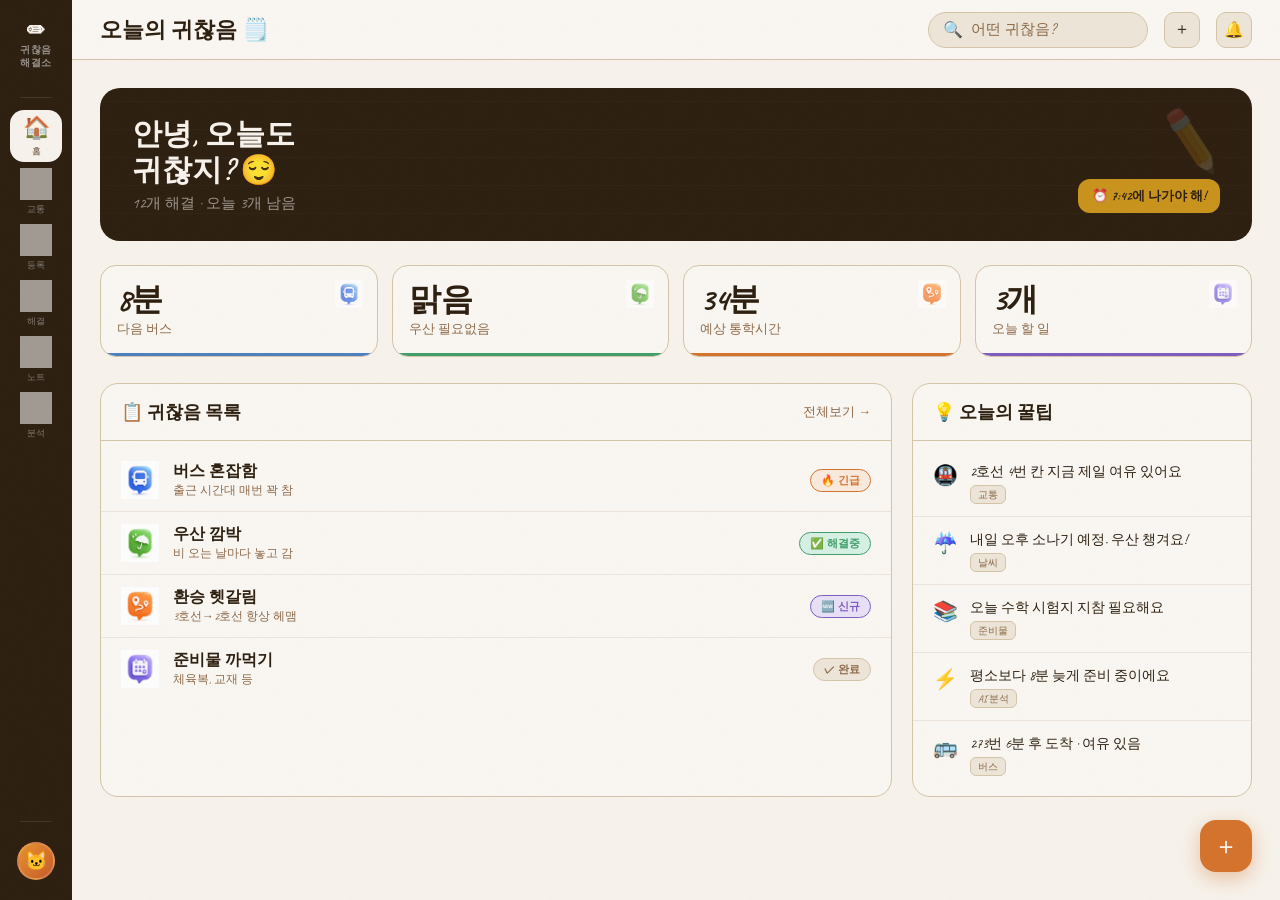
==== Desktop/qwer/app.html @ 8582110d "first commit" ====
<!DOCTYPE html>
<html lang="ko">
<head>
<meta charset="UTF-8">
<meta name="viewport" content="width=device-width, initial-scale=1.0">
<title>귀찮음 해결소</title>
<link href="https://fonts.googleapis.com/css2?family=Caveat:wght@400;500;600;700&family=Nanum+Myeongjo:wght@400;700&display=swap" rel="stylesheet">
<style>
*{margin:0;padding:0;box-sizing:border-box;}

:root{
  --cream: #f7f3ec;
  --warm: #ede6d8;
  --paper: #faf7f2;
  --ink: #2c1e0f;
  --ink2: #5a3e28;
  --ink3: #8c6848;
  --blue: #4a7fc1;
  --blue-bg: #deeaf7;
  --purple: #7c5cbf;
  --purple-bg: #e8e0f5;
  --orange: #d4722a;
  --orange-bg: #faeade;
  --green: #3e9e6a;
  --green-bg: #d6f0e4;
  --amber: #c8931a;
  --amber-bg: #fef3d0;
  --line: #d4c4a8;
  --ruled: rgba(160,130,90,0.15);
}

body{
  font-family: 'Caveat', cursive;
  background: var(--cream);
  color: var(--ink);
  min-height: 100vh;
  position: relative;
}

/* Paper grain */
body::after{
  content:'';
  position:fixed;inset:0;
  background-image:url("data:image/svg+xml,%3Csvg xmlns='http://www.w3.org/2000/svg' width='200' height='200'%3E%3Cfilter id='n'%3E%3CfeTurbulence type='fractalNoise' baseFrequency='0.9' numOctaves='4'/%3E%3CfeColorMatrix type='saturate' values='0'/%3E%3C/filter%3E%3Crect width='200' height='200' filter='url(%23n)' opacity='0.035'/%3E%3C/svg%3E");
  pointer-events:none;z-index:9999;
}

/* ── LAYOUT ── */
.shell{display:flex;min-height:100vh;}

/* ── SIDEBAR ── */
.sidebar{
  width:72px;
  background:var(--ink);
  display:flex;flex-direction:column;align-items:center;
  padding:20px 0;gap:4px;
  position:fixed;top:0;left:0;bottom:0;
  z-index:100;
}
.sb-logo{
  font-family:'Caveat',cursive;
  font-size:10px;font-weight:700;
  color:rgba(255,255,255,0.5);
  text-align:center;line-height:1.3;
  margin-bottom:16px;padding:0 8px;
  letter-spacing:0.5px;
}
.sb-logo b{color:#f7f3ec;font-size:18px;display:block;}
.sb-divider{width:32px;height:1px;background:rgba(255,255,255,0.1);margin:8px 0;}
.sb-btn{
  width:52px;height:52px;
  border-radius:14px;
  display:flex;flex-direction:column;align-items:center;justify-content:center;gap:3px;
  cursor:pointer;
  transition:all 0.18s;
  position:relative;
  background:transparent;
}
.sb-btn:hover{background:rgba(255,255,255,0.08);transform:scale(1.05);}
.sb-btn.on{background:var(--cream);}
.sb-btn.on .sb-icon{filter:none;}
.sb-icon{width:32px;height:32px;object-fit:contain;filter:brightness(0) invert(1) opacity(0.55);transition:filter 0.18s;}
.sb-btn.on .sb-icon{filter:none;}
.sb-txt{font-size:9px;color:rgba(255,255,255,0.4);font-family:'Caveat',cursive;}
.sb-btn.on .sb-txt{color:var(--ink2);}
.sb-bottom{margin-top:auto;display:flex;flex-direction:column;align-items:center;gap:12px;}
.sb-pip{
  width:38px;height:38px;border-radius:50%;
  background:linear-gradient(135deg,#e8922a,#c85a2a);
  border:2px solid rgba(255,255,255,0.15);
  display:flex;align-items:center;justify-content:center;
  font-size:18px;cursor:pointer;
}

/* ── MAIN ── */
.main{margin-left:72px;flex:1;display:flex;flex-direction:column;min-height:100vh;}

/* ── TOP BAR ── */
.topbar{
  height:60px;
  background:var(--paper);
  border-bottom:1.5px solid var(--line);
  display:flex;align-items:center;
  padding:0 28px;gap:16px;
  position:sticky;top:0;z-index:50;
}
.tb-title{font-size:22px;font-weight:700;flex:1;}
.tb-search{
  display:flex;align-items:center;gap:8px;
  background:var(--warm);
  border:1.5px solid var(--line);
  border-radius:100px;
  padding:7px 14px;width:220px;
}
.tb-search input{
  border:none;outline:none;background:transparent;
  font-family:'Caveat',cursive;font-size:15px;color:var(--ink);flex:1;
}
.tb-search input::placeholder{color:var(--ink3);}
.tb-icon-btn{
  width:36px;height:36px;border-radius:10px;
  background:var(--warm);border:1.5px solid var(--line);
  display:flex;align-items:center;justify-content:center;
  cursor:pointer;font-size:16px;
  transition:all 0.15s;
}
.tb-icon-btn:hover{background:var(--line);}

/* ── CONTENT AREA ── */
.content{flex:1;padding:28px;overflow-y:auto;}
.screen{display:none;animation:fadeIn 0.2s ease;}
.screen.on{display:block;}
@keyframes fadeIn{from{opacity:0;transform:translateY(6px)}to{opacity:1;transform:none}}

/* ══════════ HOME ══════════ */
.home-hero{
  background:var(--ink);
  border-radius:20px;
  padding:28px 32px;
  margin-bottom:24px;
  position:relative;overflow:hidden;
  display:flex;align-items:flex-end;justify-content:space-between;
  min-height:140px;
}
.home-hero::before{
  content:'';position:absolute;inset:0;
  background:repeating-linear-gradient(0deg,transparent,transparent 27px,rgba(255,255,255,0.03) 28px);
}
.home-hero::after{
  content:'✏️';
  position:absolute;top:20px;right:28px;
  font-size:52px;opacity:0.18;
  transform:rotate(12deg);
}
.hero-left h1{font-size:30px;font-weight:700;color:#f7f3ec;line-height:1.2;margin-bottom:6px;}
.hero-left p{font-size:15px;color:rgba(247,243,236,0.55);}
.hero-badge{
  background:var(--amber);color:var(--ink);
  border-radius:12px;padding:8px 14px;
  font-size:13px;font-weight:700;white-space:nowrap;
  position:relative;z-index:1;
}

.kpi-row{display:grid;grid-template-columns:repeat(4,1fr);gap:14px;margin-bottom:26px;}
.kpi{
  background:var(--paper);
  border:1.5px solid var(--line);
  border-radius:16px;padding:18px 16px;
  cursor:pointer;transition:all 0.18s;
  position:relative;overflow:hidden;
}
.kpi::before{
  content:'';position:absolute;bottom:0;left:0;right:0;
  height:3px;border-radius:0 0 16px 16px;
}
.kpi.blue::before{background:var(--blue);}
.kpi.green::before{background:var(--green);}
.kpi.orange::before{background:var(--orange);}
.kpi.purple::before{background:var(--purple);}
.kpi:hover{transform:translateY(-3px);box-shadow:0 8px 24px rgba(44,30,15,0.08);}
.kpi-val{font-size:32px;font-weight:700;line-height:1;}
.kpi-label{font-size:13px;color:var(--ink3);margin-top:4px;}
.kpi-icon{position:absolute;top:14px;right:14px;width:28px;height:28px;object-fit:contain;opacity:0.7;}

.home-grid{display:grid;grid-template-columns:1fr 340px;gap:20px;}

.panel{background:var(--paper);border:1.5px solid var(--line);border-radius:18px;overflow:hidden;}
.panel-head{
  padding:16px 20px;
  border-bottom:1.5px solid var(--line);
  display:flex;align-items:center;justify-content:space-between;
}
.panel-head h3{font-size:18px;font-weight:700;}
.panel-head .more{font-size:13px;color:var(--ink3);cursor:pointer;}
.panel-head .more:hover{color:var(--ink);}

.prob-list{padding:8px 0;}
.prob-row{
  display:flex;align-items:center;gap:14px;
  padding:12px 20px;cursor:pointer;
  transition:background 0.15s;border-bottom:1px solid var(--ruled);
}
.prob-row:last-child{border-bottom:none;}
.prob-row:hover{background:var(--warm);}
.prob-img{width:38px;height:38px;object-fit:contain;flex-shrink:0;}
.prob-info{flex:1;}
.prob-name{font-size:16px;font-weight:700;}
.prob-sub{font-size:12px;color:var(--ink3);}
.prob-chip{
  font-size:11px;font-weight:700;padding:3px 10px;
  border-radius:20px;white-space:nowrap;border:1.5px solid;
}
.chip-hot{color:var(--orange);border-color:var(--orange);background:var(--orange-bg);}
.chip-ok{color:var(--green);border-color:var(--green);background:var(--green-bg);}
.chip-new{color:var(--purple);border-color:var(--purple);background:var(--purple-bg);}
.chip-done{color:var(--ink3);border-color:var(--line);background:var(--warm);}

/* Tips */
.tip-list{padding:8px 0;}
.tip-row{
  display:flex;gap:12px;padding:12px 20px;
  border-bottom:1px solid var(--ruled);
  transition:background 0.15s;cursor:default;
}
.tip-row:last-child{border-bottom:none;}
.tip-row:hover{background:var(--warm);}
.tip-emoji{font-size:20px;flex-shrink:0;margin-top:2px;}
.tip-body{font-size:14px;line-height:1.5;}
.tip-tag{
  display:inline-block;font-size:10px;
  background:var(--warm);border:1px solid var(--line);
  border-radius:6px;padding:1px 7px;color:var(--ink3);
  margin-top:3px;
}

/* ══════════ REGISTER ══════════ */
.reg-wrap{max-width:660px;}
.form-card{
  background:var(--paper);
  border:1.5px solid var(--line);
  border-radius:20px;padding:28px;margin-bottom:16px;
  position:relative;
}
/* ruled lines inside form-card */
.form-card::before{
  content:'';position:absolute;inset:0;
  background:repeating-linear-gradient(0deg,transparent,transparent 31px,var(--ruled) 32px);
  border-radius:20px;pointer-events:none;
}
.form-card > *{position:relative;z-index:1;}
.form-card h3{font-size:18px;font-weight:700;margin-bottom:20px;padding-bottom:10px;border-bottom:1.5px dashed var(--line);}
.fg{margin-bottom:20px;}
.fl{font-size:14px;font-weight:700;color:var(--ink2);margin-bottom:8px;display:block;}
.fi{
  width:100%;border:none;border-bottom:2px solid var(--line);
  background:transparent;padding:6px 2px;
  font-family:'Caveat',cursive;font-size:18px;color:var(--ink);outline:none;
  transition:border-color 0.15s;
}
.fi:focus{border-bottom-color:var(--ink);}
.fta{
  width:100%;border:1.5px solid var(--line);border-radius:12px;
  background:rgba(255,255,255,0.5);padding:12px;
  font-family:'Caveat',cursive;font-size:16px;color:var(--ink);outline:none;resize:none;
  line-height:30px;
  background-image:repeating-linear-gradient(0deg,transparent,transparent 29px,var(--ruled) 30px);
}
.fta:focus{border-color:var(--ink);}
.cat-chips{display:flex;flex-wrap:wrap;gap:8px;}
.cchip{
  display:flex;align-items:center;gap:6px;
  padding:7px 14px;border:1.5px solid var(--line);
  border-radius:100px;background:var(--warm);
  cursor:pointer;font-family:'Caveat',cursive;font-size:14px;font-weight:700;
  transition:all 0.15s;
}
.cchip:hover{border-color:var(--ink2);}
.cchip.on{background:var(--ink);color:#f7f3ec;border-color:var(--ink);}
.cchip img{width:18px;height:18px;object-fit:contain;}
.cchip.on img{filter:brightness(0) invert(1);}

.upload-box{
  border:2px dashed var(--line);border-radius:14px;
  padding:32px;text-align:center;cursor:pointer;
  transition:all 0.18s;background:rgba(255,255,255,0.4);
}
.upload-box:hover{border-color:var(--orange);background:var(--orange-bg);}
.upload-box .ub-icon{font-size:32px;margin-bottom:8px;}
.upload-box p{font-size:14px;color:var(--ink3);}

.scan-row{display:flex;gap:10px;}
.scan-btn{
  flex:1;display:flex;align-items:center;justify-content:center;gap:10px;
  background:var(--ink);color:#f7f3ec;
  border:none;border-radius:12px;padding:12px 16px;
  font-family:'Caveat',cursive;font-size:15px;font-weight:700;
  cursor:pointer;transition:all 0.18s;
}
.scan-btn:hover{background:var(--ink2);transform:translateY(-1px);}
.barcode{display:flex;align-items:center;gap:1.5px;height:22px;}
.barcode span{background:#f7f3ec;border-radius:1px;display:block;}

.submit-btn{
  width:100%;padding:16px;
  background:var(--orange);color:#fff;
  border:none;border-radius:14px;
  font-family:'Caveat',cursive;font-size:20px;font-weight:700;
  cursor:pointer;transition:all 0.18s;
  box-shadow:0 4px 16px rgba(212,114,42,0.3);
}
.submit-btn:hover{background:#c0621e;transform:translateY(-2px);box-shadow:0 6px 20px rgba(212,114,42,0.4);}

/* ══════════ SOLUTIONS ══════════ */
.sol-cats{display:grid;grid-template-columns:repeat(2,1fr);gap:14px;margin-bottom:24px;}
.sol-cat{
  background:var(--paper);border:1.5px solid var(--line);
  border-radius:18px;padding:20px;cursor:pointer;
  display:flex;align-items:center;gap:16px;
  transition:all 0.18s;
}
.sol-cat:hover{transform:translateY(-3px);box-shadow:0 8px 28px rgba(44,30,15,0.1);border-color:var(--ink2);}
.sol-cat img{width:52px;height:52px;object-fit:contain;}
.sol-cat-info h3{font-size:18px;font-weight:700;}
.sol-cat-info p{font-size:13px;color:var(--ink3);margin-top:3px;}
.sol-count{
  margin-left:auto;font-size:11px;font-weight:700;
  padding:3px 10px;border-radius:20px;border:1.5px solid;white-space:nowrap;
}

.checklist-card{
  background:var(--paper);border:1.5px solid var(--line);
  border-radius:18px;overflow:hidden;
}
.cl-item{
  display:flex;align-items:center;gap:14px;
  padding:13px 20px;border-bottom:1px solid var(--ruled);
  cursor:pointer;transition:background 0.15s;
}
.cl-item:last-child{border-bottom:none;}
.cl-item:hover{background:var(--warm);}
.cl-box{
  width:22px;height:22px;border-radius:7px;
  border:2px solid var(--line);background:#fff;
  display:flex;align-items:center;justify-content:center;
  flex-shrink:0;font-size:13px;transition:all 0.15s;
}
.cl-item.done .cl-box{background:var(--green);border-color:var(--green);color:#fff;}
.cl-item.done .cl-text{text-decoration:line-through;color:var(--ink3);}
.cl-text{font-family:'Caveat',cursive;font-size:16px;}

/* ══════════ PAPER/NOTES ══════════ */
.notes-layout{display:grid;grid-template-columns:1fr 1fr;gap:20px;}
.notebook{
  background:#fff;
  border:1.5px solid var(--line);
  border-radius:20px;overflow:hidden;
  box-shadow:0 4px 20px rgba(44,30,15,0.07);
  grid-row:span 2;
}
.nb-spine{
  background:var(--ink);
  padding:16px 20px;
  display:flex;align-items:center;gap:10px;
}
.nb-spine h3{font-family:'Caveat',cursive;font-size:18px;font-weight:700;color:#f7f3ec;}
.nb-spine img{width:28px;height:28px;}
.nb-body{
  padding:20px 20px 20px 64px;
  background-image:
    linear-gradient(90deg,transparent 41px,rgba(200,100,100,0.2) 42px,transparent 43px),
    repeating-linear-gradient(0deg,transparent,transparent 31px,rgba(160,130,90,0.18) 32px);
  min-height:420px;position:relative;
}
.nb-line-nums{
  position:absolute;top:20px;left:8px;
  display:flex;flex-direction:column;gap:0;
}
.nb-line-nums span{
  font-family:'Caveat',cursive;font-size:11px;
  color:rgba(160,130,90,0.4);line-height:32px;
  width:28px;text-align:right;display:block;
}
.nb-entry{
  font-family:'Caveat',cursive;font-size:16px;
  line-height:32px;color:var(--ink);
}
.nb-entry .hl{background:rgba(200,147,26,0.25);border-radius:3px;padding:0 3px;}
.nb-entry .strike{text-decoration:line-through;color:var(--ink3);}

.sticky{
  padding:14px 16px;border-radius:4px;
  font-family:'Caveat',cursive;font-size:14px;
  line-height:1.6;position:relative;
  box-shadow:2px 4px 12px rgba(0,0,0,0.1);
}
.sticky::before{
  content:'';position:absolute;
  top:-8px;left:50%;transform:translateX(-50%);
  width:32px;height:10px;border-radius:3px;
  opacity:0.6;
}
.sticky.amber{background:#fef3c7;}
.sticky.amber::before{background:#f59e0b;}
.sticky.pink{background:#fce7f3;transform:rotate(-1.5deg);}
.sticky.pink::before{background:#ec4899;}
.sticky.blue{background:var(--blue-bg);transform:rotate(1deg);}
.sticky.blue::before{background:var(--blue);}

/* ══════════ ANALYTICS ══════════ */
.analytics-grid{display:grid;grid-template-columns:1fr 1fr;gap:20px;}
.a-card{background:var(--paper);border:1.5px solid var(--line);border-radius:18px;padding:22px;}
.a-card h3{font-size:17px;font-weight:700;margin-bottom:18px;}
.bar-wrap{display:flex;align-items:flex-end;gap:10px;height:130px;border-bottom:2px solid var(--line);padding-bottom:8px;}
.bar-col{display:flex;flex-direction:column;align-items:center;gap:6px;flex:1;}
.bar-fill{width:100%;border-radius:8px 8px 0 0;transition:all 0.3s;cursor:pointer;border:1.5px solid;}
.bar-fill:hover{filter:brightness(0.88);}
.bar-lbl{font-size:12px;color:var(--ink3);}

.insight{
  grid-column:span 2;
  background:var(--ink);border-radius:18px;padding:22px 24px;
  display:flex;align-items:center;gap:18px;
}
.insight img{width:48px;height:48px;}
.insight-txt h4{font-size:18px;font-weight:700;color:#f7f3ec;margin-bottom:4px;}
.insight-txt p{font-size:14px;color:rgba(247,243,236,0.6);line-height:1.5;}

/* ══════════ DETAIL ══════════ */
.back-btn{
  display:inline-flex;align-items:center;gap:8px;
  padding:7px 16px;border:1.5px solid var(--line);
  border-radius:100px;background:var(--paper);
  font-family:'Caveat',cursive;font-size:15px;cursor:pointer;
  margin-bottom:20px;transition:all 0.15s;
}
.back-btn:hover{background:var(--warm);border-color:var(--ink2);}
.detail-hero{
  background:var(--paper);border:1.5px solid var(--line);
  border-radius:20px;padding:24px;margin-bottom:20px;
  display:flex;align-items:center;gap:20px;
}
.detail-hero img{width:64px;height:64px;object-fit:contain;}
.detail-hero h2{font-size:26px;font-weight:700;}
.detail-hero p{font-size:14px;color:var(--ink3);margin-top:4px;}
.steps{display:flex;flex-direction:column;gap:12px;}
.step{
  display:flex;gap:16px;
  background:var(--paper);border:1.5px solid var(--line);
  border-radius:14px;padding:16px 18px;cursor:pointer;
  transition:all 0.18s;
}
.step:hover{border-color:var(--ink2);box-shadow:0 4px 16px rgba(44,30,15,0.07);transform:translateX(4px);}
.step-n{
  width:30px;height:30px;border-radius:50%;
  background:var(--ink);color:#f7f3ec;
  display:flex;align-items:center;justify-content:center;
  font-family:'Caveat',cursive;font-size:15px;font-weight:700;flex-shrink:0;
}
.step-body h4{font-size:16px;font-weight:700;margin-bottom:3px;}
.step-body p{font-size:13px;color:var(--ink3);line-height:1.5;}

/* notif bar */
.notif{
  display:flex;align-items:center;gap:10px;
  background:var(--amber-bg);border:1.5px solid var(--amber);
  border-radius:14px;padding:12px 16px;margin-top:16px;
  font-size:14px;
}
.notif img{width:26px;height:26px;}

/* FAB */
.fab{
  position:fixed;bottom:28px;right:28px;
  width:52px;height:52px;background:var(--orange);
  border:none;border-radius:16px;
  display:flex;align-items:center;justify-content:center;
  font-size:24px;cursor:pointer;color:white;
  box-shadow:0 6px 20px rgba(212,114,42,0.4);
  transition:all 0.18s;z-index:200;
}
.fab:hover{transform:scale(1.08) rotate(8deg);box-shadow:0 8px 24px rgba(212,114,42,0.5);}

/* Scrollbar */
::-webkit-scrollbar{width:5px;}
::-webkit-scrollbar-track{background:transparent;}
::-webkit-scrollbar-thumb{background:var(--line);border-radius:3px;}
</style>
</head>
<body>
<div class="shell">

<!-- SIDEBAR -->
<nav class="sidebar">
  <div class="sb-logo"><b>✏</b>귀찮음<br>해결소</div>
  <div class="sb-divider"></div>
  <div class="sb-btn on" onclick="go('home',this)">
    <span style="font-size:22px;filter:none;">🏠</span>
    <span class="sb-txt" style="color:var(--ink2);">홈</span>
  </div>
  <div class="sb-btn" onclick="go('transport',this)">
    <img class="sb-icon" src="[data-uri]" alt="교통">
    <span class="sb-txt">교통</span>
  </div>
  <div class="sb-btn" onclick="go('register',this)">
    <img class="sb-icon" src="[data-uri]" alt="일정">
    <span class="sb-txt">등록</span>
  </div>
  <div class="sb-btn" onclick="go('solution',this)">
    <img class="sb-icon" src="[data-uri]" alt="해결">
    <span class="sb-txt">해결</span>
  </div>
  <div class="sb-btn" onclick="go('notes',this)">
    <img class="sb-icon" src="[data-uri]" alt="날씨">
    <span class="sb-txt">노트</span>
  </div>
  <div class="sb-btn" onclick="go('analytics',this)">
    <img class="sb-icon" src="[data-uri]" alt="알림">
    <span class="sb-txt">분석</span>
  </div>
  <div class="sb-bottom">
    <div class="sb-divider"></div>
    <div class="sb-pip" title="내 프로필">🐱</div>
  </div>
</nav>

<!-- MAIN -->
<div class="main">
  <!-- TOPBAR -->
  <div class="topbar">
    <div class="tb-title" id="tb-title">오늘의 귀찮음 🗒️</div>
    <div class="tb-search">
      <span>🔍</span>
      <input type="text" placeholder="어떤 귀찮음?">
    </div>
    <div class="tb-icon-btn" onclick="go('register',null)">＋</div>
    <div class="tb-icon-btn">🔔</div>
  </div>

  <!-- CONTENT -->
  <div class="content">

    <!-- HOME -->
    <div class="screen on" id="s-home">
      <div class="home-hero">
        <div class="hero-left">
          <h1>안녕, 오늘도<br>귀찮지? 😌</h1>
          <p>12개 해결 · 오늘 3개 남음</p>
        </div>
        <div class="hero-badge">⏰ 7:42에 나가야 해!</div>
      </div>
      <div class="kpi-row">
        <div class="kpi blue" onclick="go('transport',null)">
          <img class="kpi-icon" src="[data-uri]" alt="">
          <div class="kpi-val">8분</div>
          <div class="kpi-label">다음 버스</div>
        </div>
        <div class="kpi green" onclick="go('notes',null)">
          <img class="kpi-icon" src="[data-uri]" alt="">
          <div class="kpi-val">맑음</div>
          <div class="kpi-label">우산 필요없음</div>
        </div>
        <div class="kpi orange" onclick="go('solution',null)">
          <img class="kpi-icon" src="[data-uri]" alt="">
          <div class="kpi-val">34분</div>
          <div class="kpi-label">예상 통학시간</div>
        </div>
        <div class="kpi purple" onclick="go('register',null)">
          <img class="kpi-icon" src="[data-uri]" alt="">
          <div class="kpi-val">3개</div>
          <div class="kpi-label">오늘 할 일</div>
        </div>
      </div>
      <div class="home-grid">
        <div class="panel">
          <div class="panel-head">
            <h3>📋 귀찮음 목록</h3>
            <span class="more" onclick="go('solution',null)">전체보기 →</span>
          </div>
          <div class="prob-list">
            <div class="prob-row" onclick="showDetail('bus')">
              <img class="prob-img" src="[data-uri]" alt="">
              <div class="prob-info">
                <div class="prob-name">버스 혼잡함</div>
                <div class="prob-sub">출근 시간대 매번 꽉 참</div>
              </div>
              <span class="prob-chip chip-hot">🔥 긴급</span>
            </div>
            <div class="prob-row" onclick="showDetail('weather')">
              <img class="prob-img" src="[data-uri]" alt="">
              <div class="prob-info">
                <div class="prob-name">우산 깜박</div>
                <div class="prob-sub">비 오는 날마다 놓고 감</div>
              </div>
              <span class="prob-chip chip-ok">✅ 해결중</span>
            </div>
            <div class="prob-row" onclick="showDetail('route')">
              <img class="prob-img" src="[data-uri]" alt="">
              <div class="prob-info">
                <div class="prob-name">환승 헷갈림</div>
                <div class="prob-sub">3호선→2호선 항상 헤맴</div>
              </div>
              <span class="prob-chip chip-new">🆕 신규</span>
            </div>
            <div class="prob-row">
              <img class="prob-img" src="[data-uri]" alt="">
              <div class="prob-info">
                <div class="prob-name">준비물 까먹기</div>
                <div class="prob-sub">체육복, 교재 등</div>
              </div>
              <span class="prob-chip chip-done">✓ 완료</span>
            </div>
          </div>
        </div>
        <div class="panel">
          <div class="panel-head"><h3>💡 오늘의 꿀팁</h3></div>
          <div class="tip-list">
            <div class="tip-row">
              <div class="tip-emoji">🚇</div>
              <div class="tip-body">2호선 4번 칸 지금 제일 여유 있어요<br><span class="tip-tag">교통</span></div>
            </div>
            <div class="tip-row">
              <div class="tip-emoji">☔</div>
              <div class="tip-body">내일 오후 소나기 예정. 우산 챙겨요!<br><span class="tip-tag">날씨</span></div>
            </div>
            <div class="tip-row">
              <div class="tip-emoji">📚</div>
              <div class="tip-body">오늘 수학 시험지 지참 필요해요<br><span class="tip-tag">준비물</span></div>
            </div>
            <div class="tip-row">
              <div class="tip-emoji">⚡</div>
              <div class="tip-body">평소보다 8분 늦게 준비 중이에요<br><span class="tip-tag">AI 분석</span></div>
            </div>
            <div class="tip-row">
              <div class="tip-emoji">🚌</div>
              <div class="tip-body">273번 6분 후 도착 · 여유 있음<br><span class="tip-tag">버스</span></div>
            </div>
          </div>
        </div>
      </div>
    </div>

    <!-- TRANSPORT -->
    <div class="screen" id="s-transport">
      <div class="home-hero" style="background:var(--blue);margin-bottom:20px;">
        <div class="hero-left">
          <h1>실시간 교통 🚌</h1>
          <p>버스·지하철 혼잡도 & 도착 정보</p>
        </div>
        <img src="[data-uri]" style="width:64px;height:64px;position:relative;z-index:1;">
      </div>
      <div class="sol-cats">
        <div class="sol-cat" style="background:var(--blue-bg);border-color:var(--blue);">
          <img src="[data-uri]" alt="">
          <div class="sol-cat-info">
            <h3>🟢 273번 버스</h3>
            <p>6분 후 도착 · 여유 있음 · 앉아서 가능</p>
          </div>
          <span class="sol-count" style="color:var(--green);border-color:var(--green);background:var(--green-bg);">추천</span>
        </div>
        <div class="sol-cat" style="background:var(--orange-bg);border-color:var(--orange);">
          <img src="[data-uri]" alt="">
          <div class="sol-cat-info">
            <h3>🔴 370번 버스</h3>
            <p>2분 후 도착 · 혼잡 · 서서 가야 함</p>
          </div>
          <span class="sol-count" style="color:var(--orange);border-color:var(--orange);background:var(--orange-bg);">혼잡</span>
        </div>
        <div class="sol-cat">
          <img src="[data-uri]" alt="">
          <div class="sol-cat-info">
            <h3>🚇 2호선 · 3분 후</h3>
            <p>4번 칸 여유 · 6번 칸 혼잡</p>
          </div>
          <span class="sol-count" style="color:var(--blue);border-color:var(--blue);background:var(--blue-bg);">지하철</span>
        </div>
        <div class="sol-cat" style="background:var(--purple-bg);border-color:var(--purple);">
          <img src="[data-uri]" alt="">
          <div class="sol-cat-info">
            <h3>⏱️ 예상 도착</h3>
            <p>학교까지 약 34분 · 8:42 도착</p>
          </div>
          <span class="sol-count" style="color:var(--purple);border-color:var(--purple);background:var(--purple-bg);">예측</span>
        </div>
      </div>
      <div class="notif">
        <img src="[data-uri]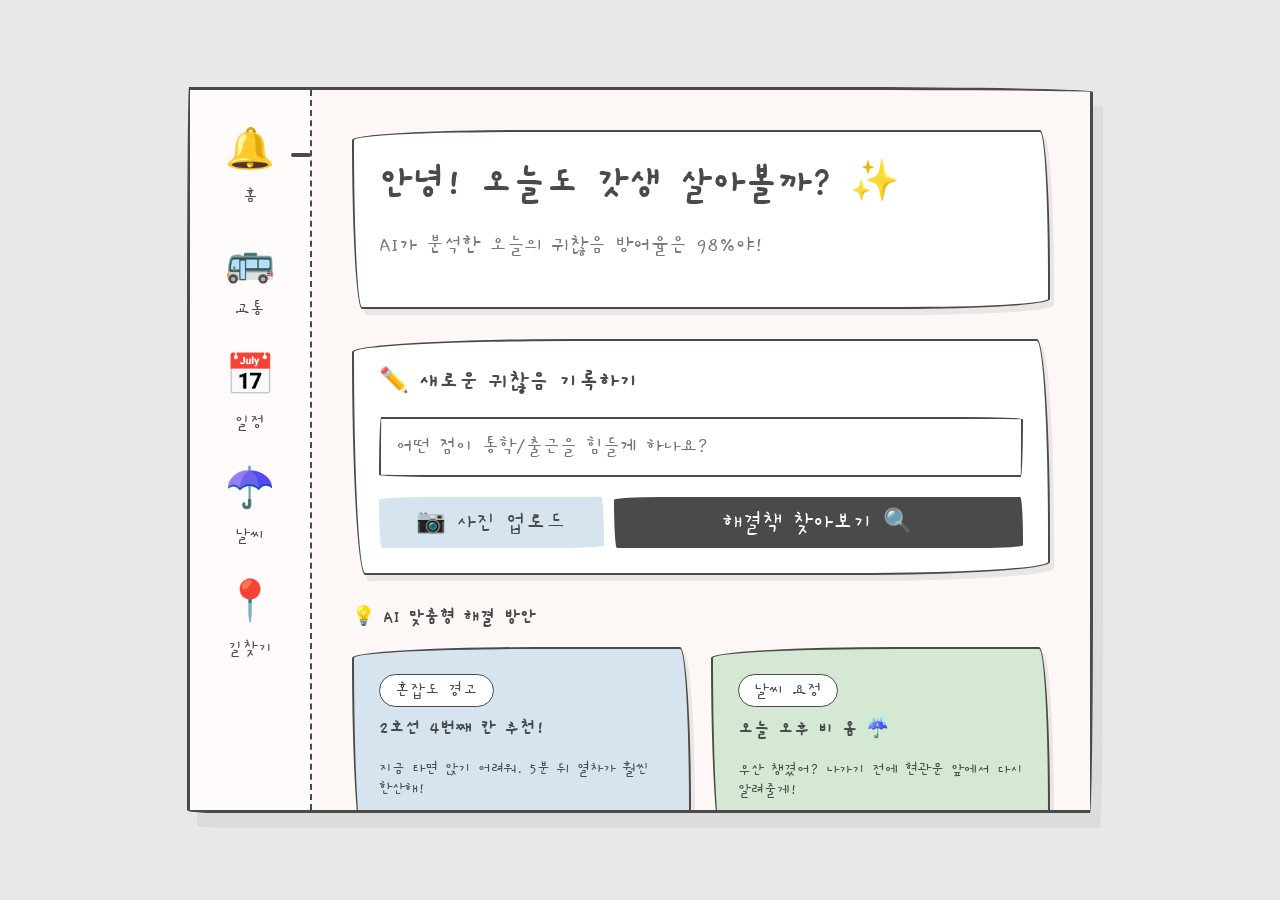
